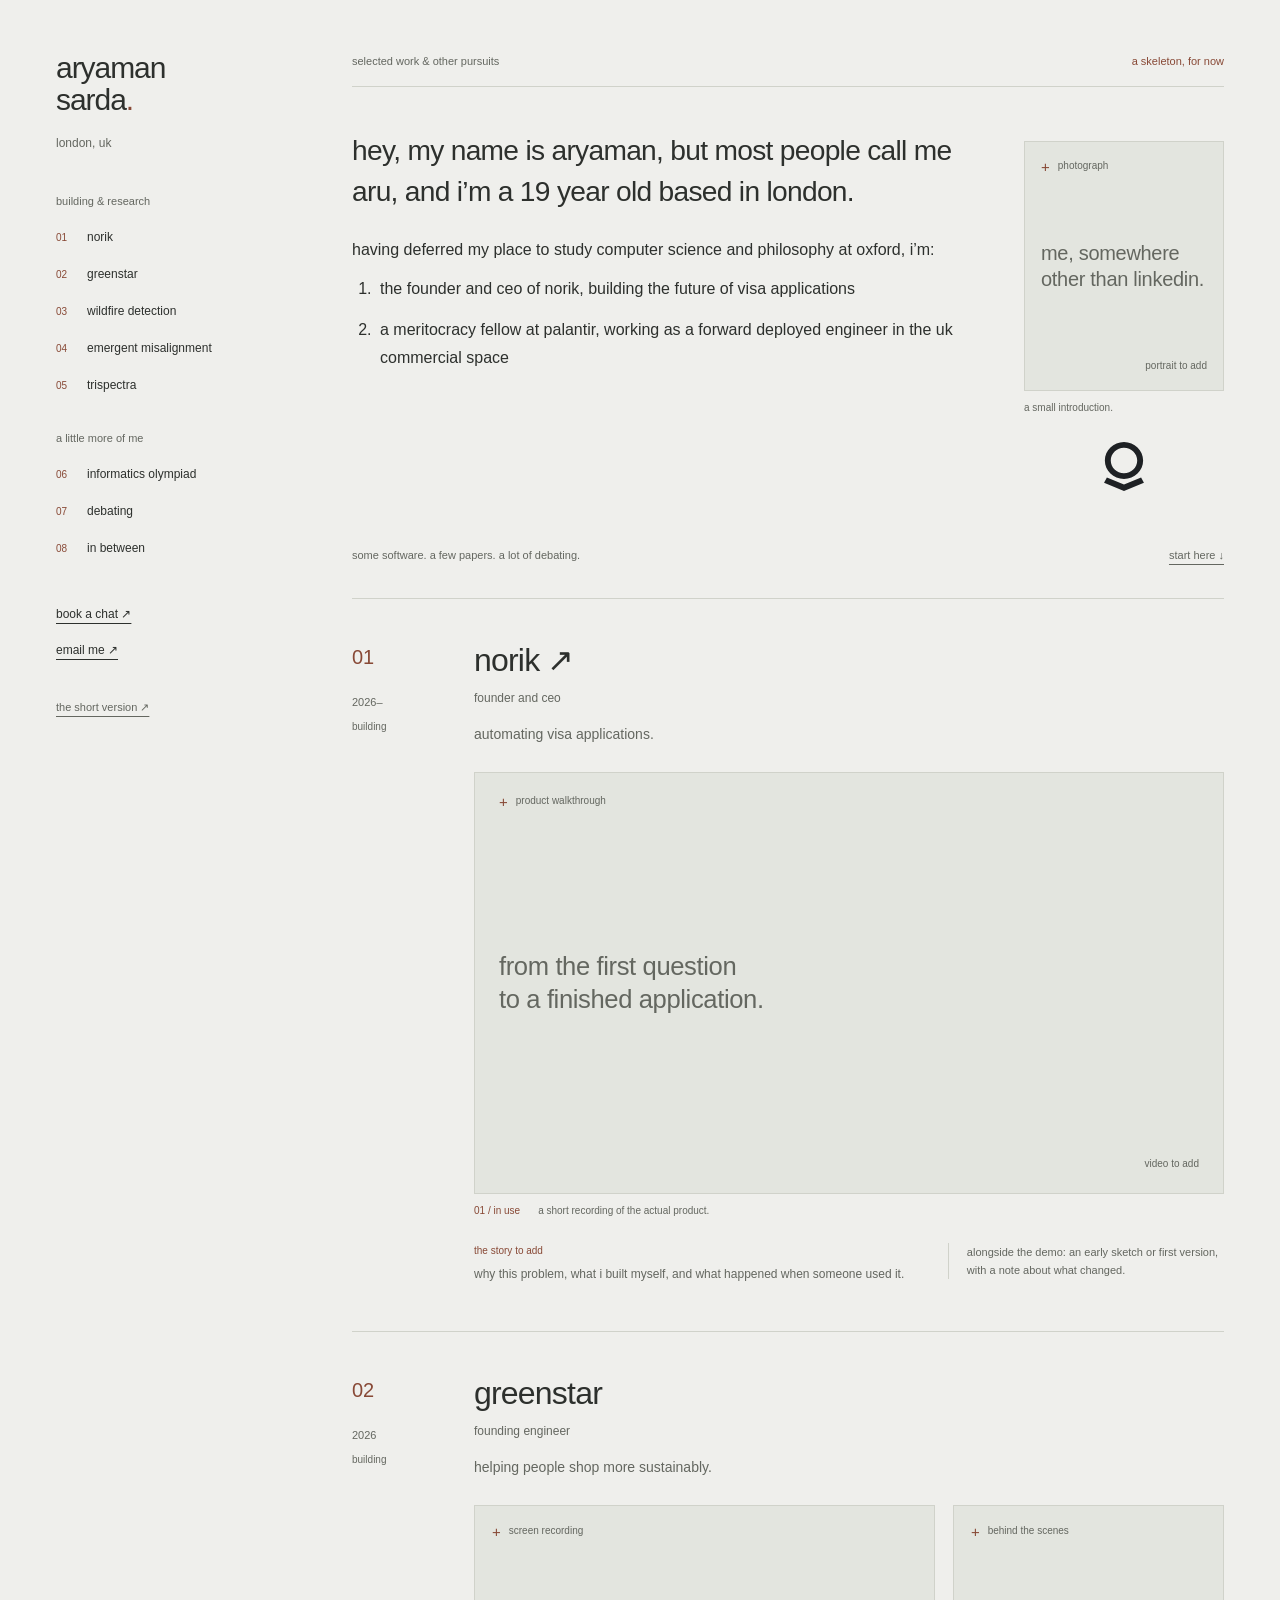
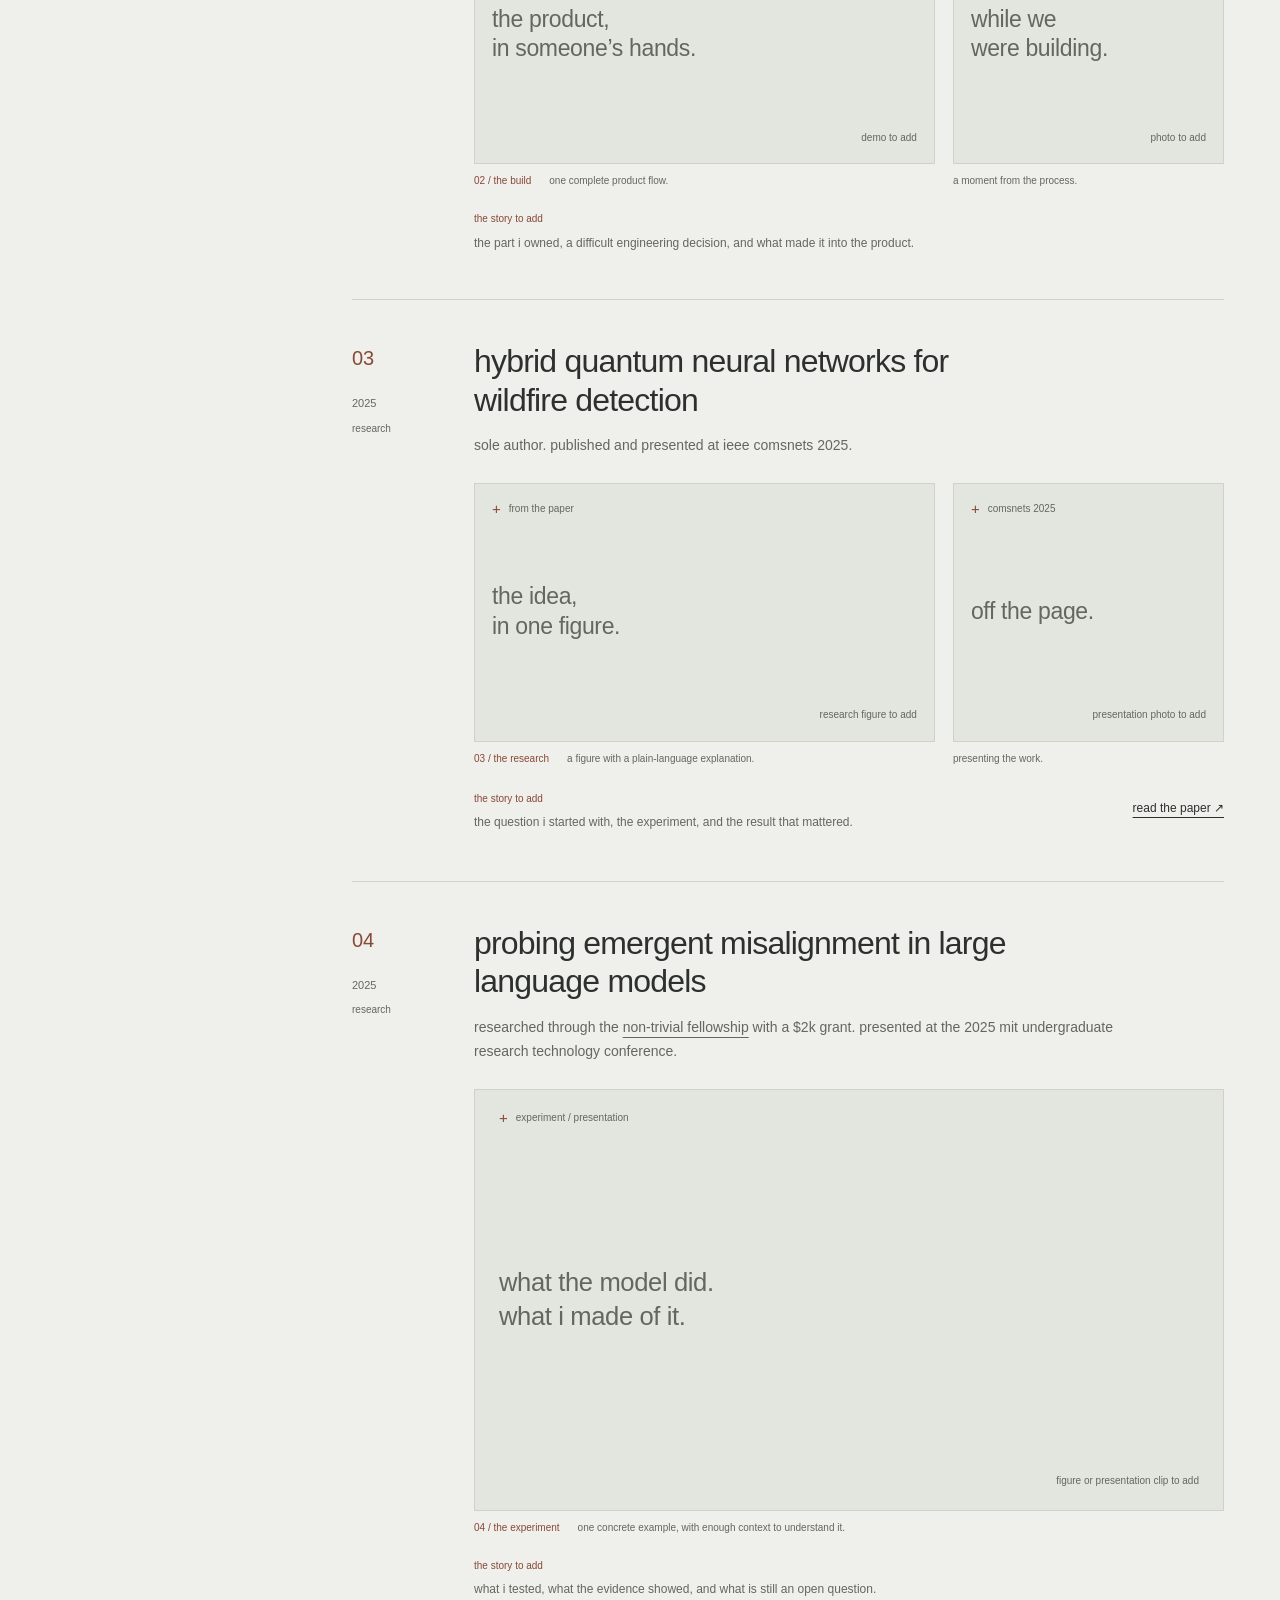
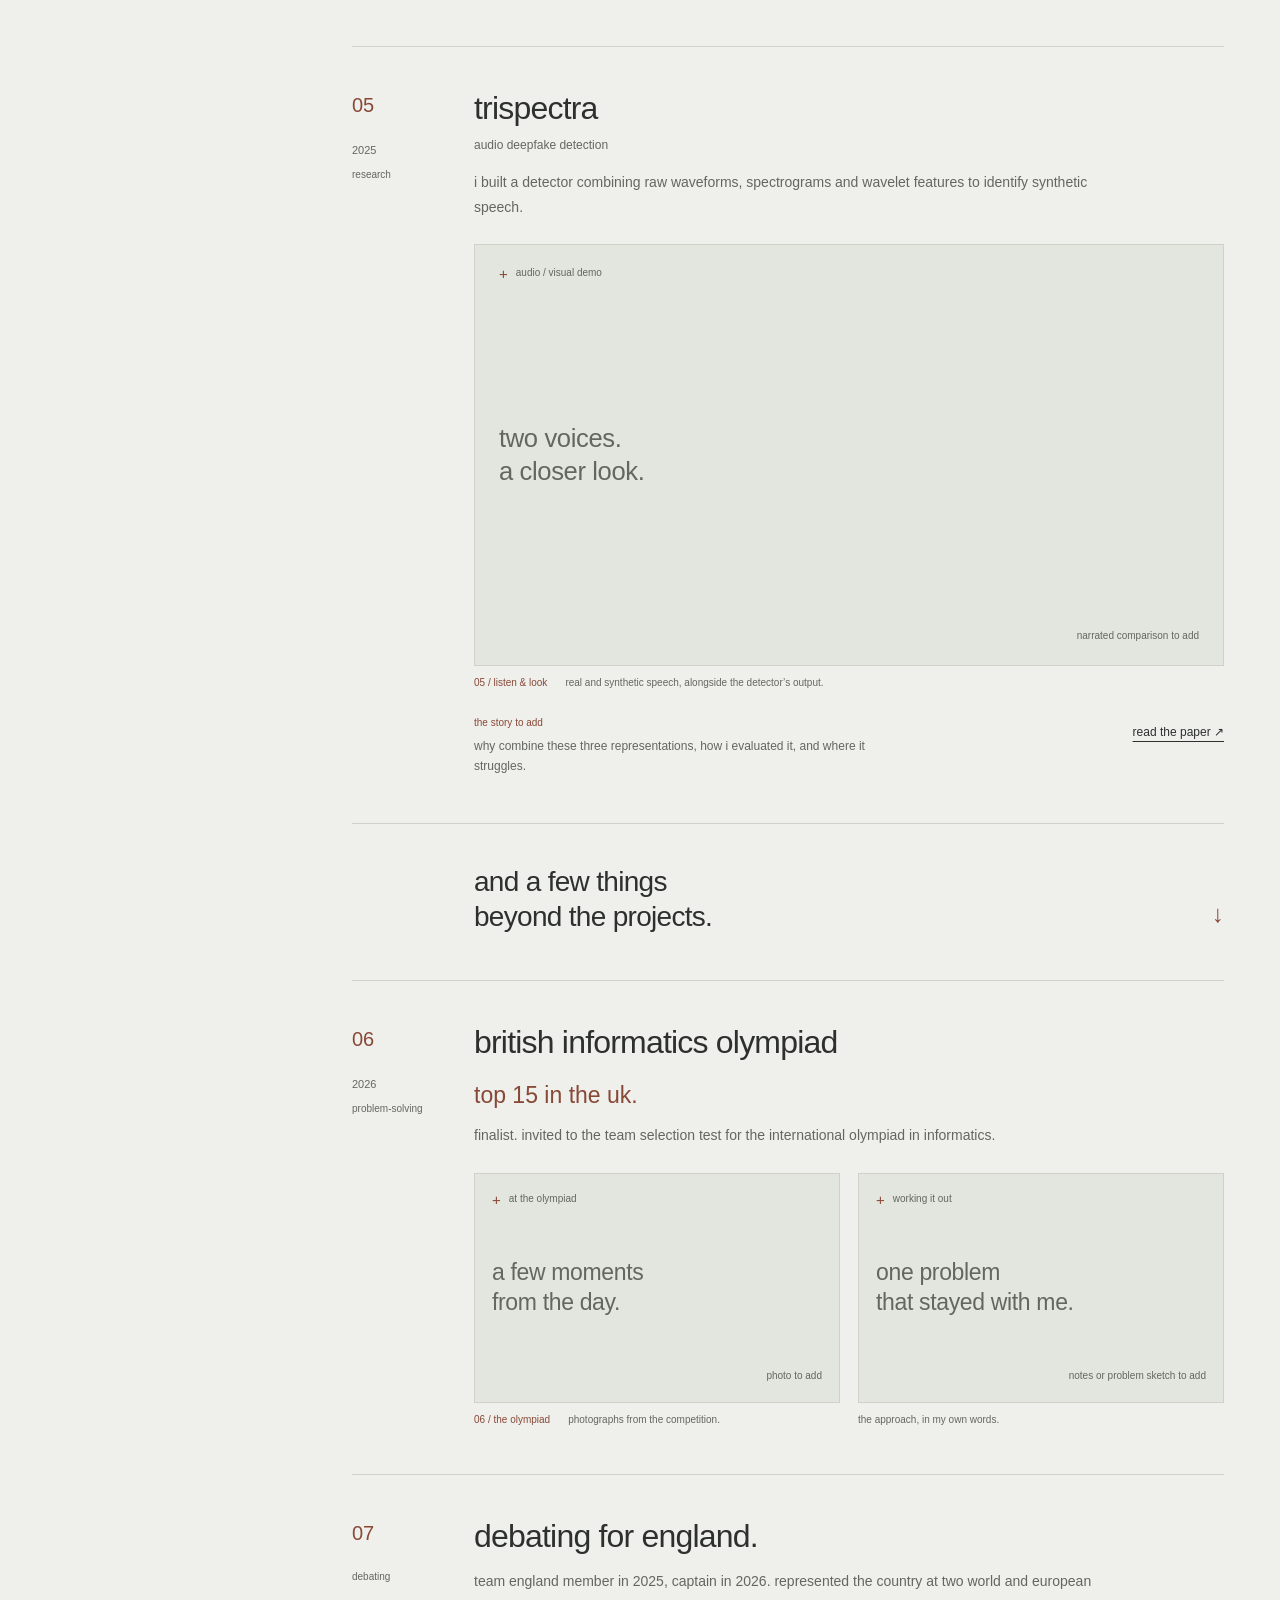
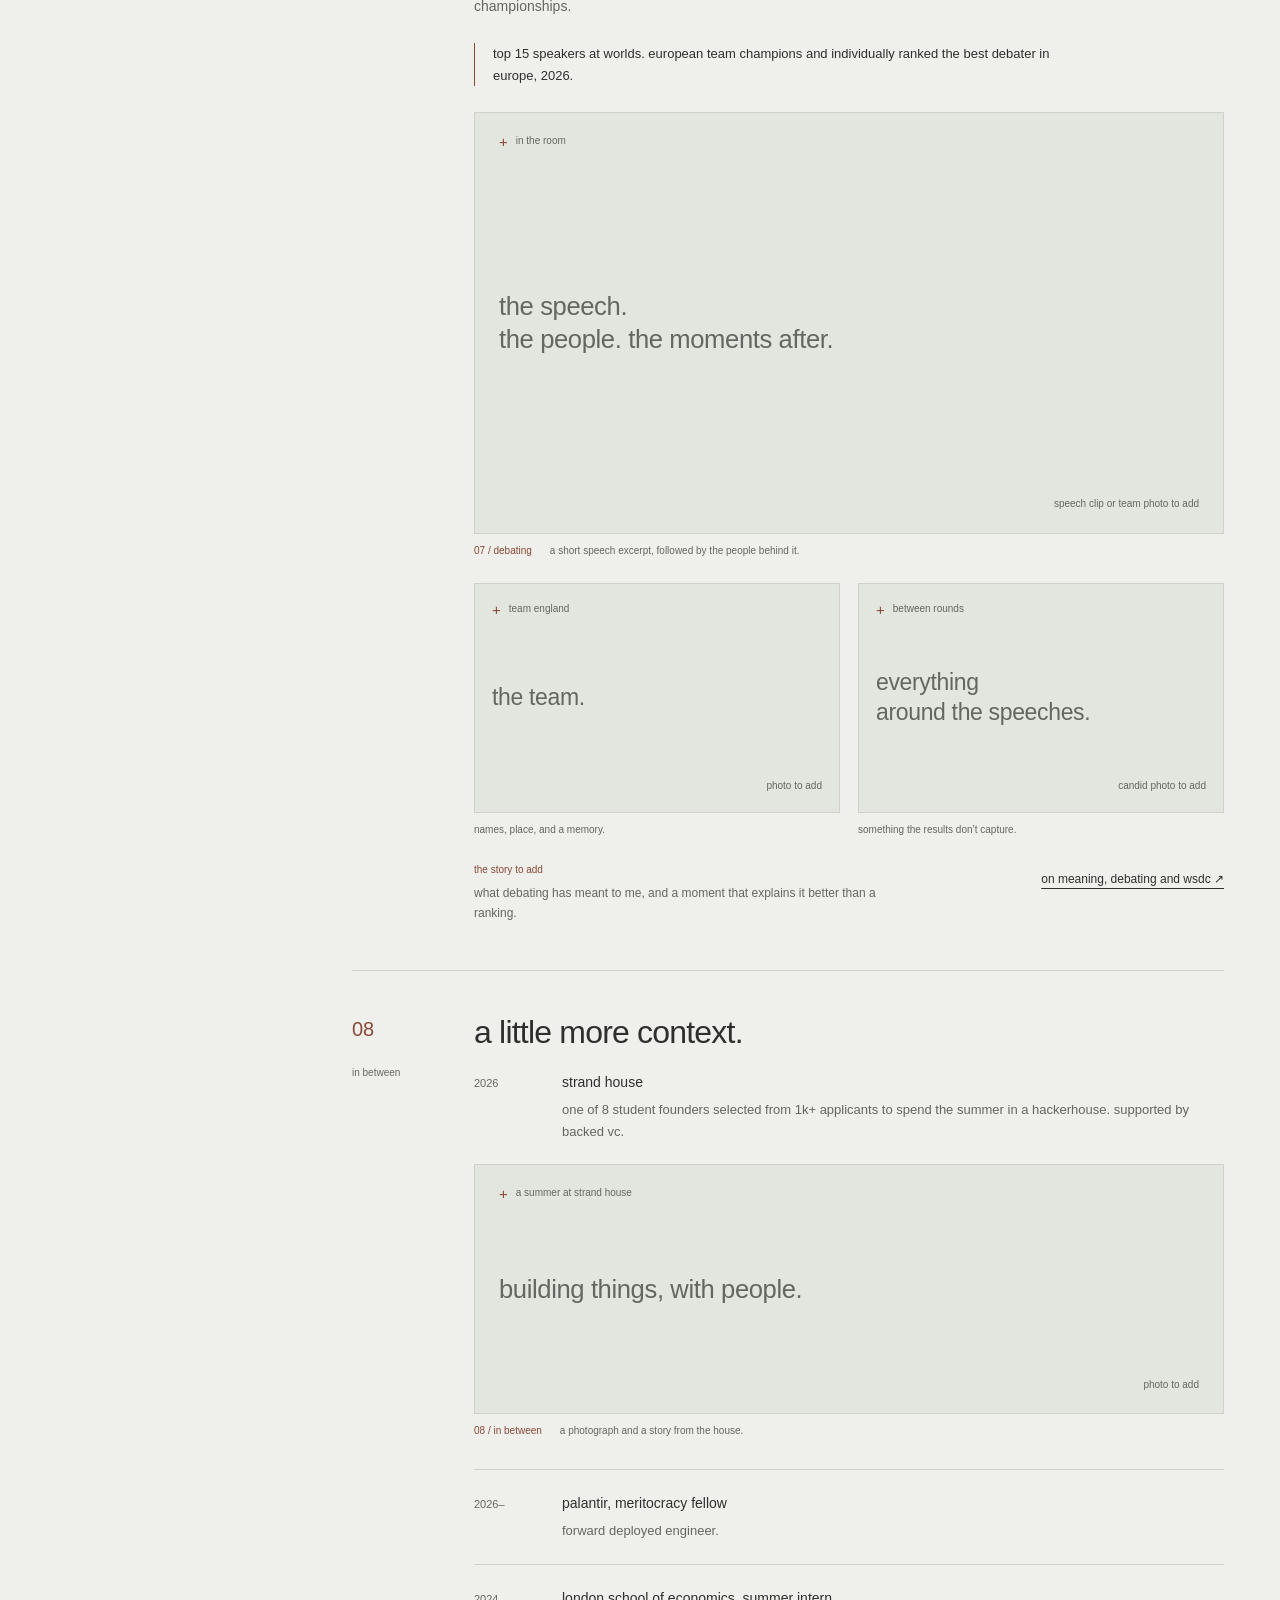
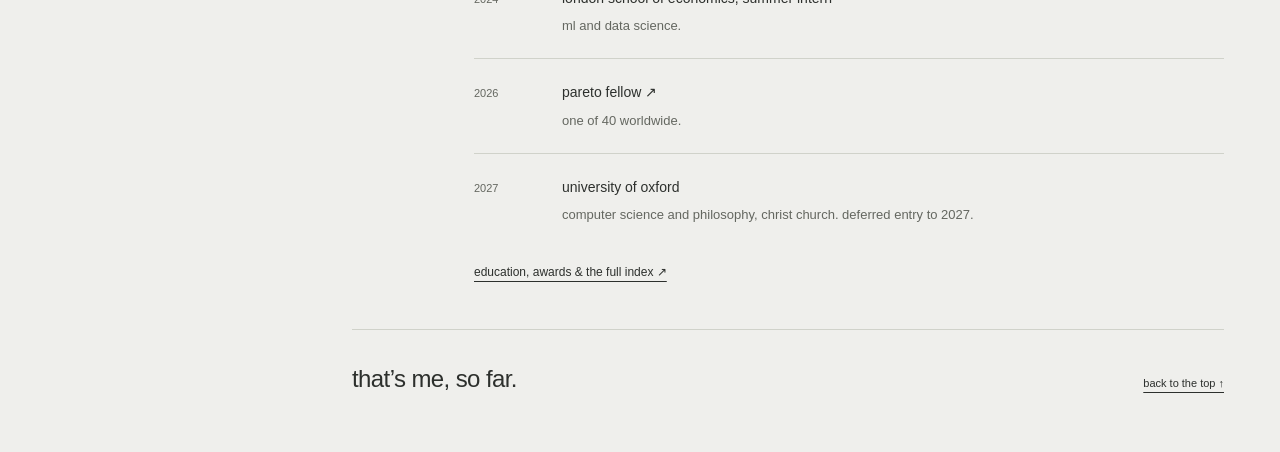
==== academy.html @ ad486a1b "Copy current website and drafts exactly as of 2026-10-25" ====
<!doctype html>
<html lang="en">
<head>
  <meta charset="utf-8">
  <meta name="viewport" content="width=device-width, initial-scale=1">
  <meta name="color-scheme" content="light dark">
  <meta name="robots" content="noindex">
  <meta name="description" content="Aryaman Sarda. A few things I’ve made, researched, and been part of.">
  <title>aryaman sarda / selected work</title>
  <link rel="stylesheet" href="academy.css">
</head>
<body>
  <a class="skip-link" href="#content">skip to content</a>
  <div class="page">
    <aside class="sidebar" aria-label="Portfolio index">
      <a class="name" href="#top">aryaman<br> sarda<span aria-hidden="true">.</span></a>
      <p class="location">london, uk</p>
      <nav aria-label="On this page">
        <p class="nav-label">building & research</p>
        <ol>
          <li><a href="#norik"><span>01</span>norik</a></li>
          <li><a href="#greenstar"><span>02</span>greenstar</a></li>
          <li><a href="#wildfires"><span>03</span>wildfire detection</a></li>
          <li><a href="#misalignment"><span>04</span>emergent misalignment</a></li>
          <li><a href="#trispectra"><span>05</span>trispectra</a></li>
        </ol>
        <p class="nav-label">a little more of me</p>
        <ol start="6">
          <li><a href="#olympiad"><span>06</span>informatics olympiad</a></li>
          <li><a href="#debating"><span>07</span>debating</a></li>
          <li><a href="#other"><span>08</span>in between</a></li>
        </ol>
      </nav>
      <div class="contact">
        <a href="https://calendly.com/arusarda/30min" target="_blank" rel="noopener noreferrer">book a chat ↗</a>
        <a href="mailto:arusarda@norik.co.uk">email me ↗</a>
      </div>
      <a class="index-link" href="index.html">the short version ↗</a>
    </aside>

    <main id="content" tabindex="-1">
      <header class="intro" id="top">
        <div class="running-head"><span>selected work & other pursuits</span><span class="draft-label">a skeleton, for now</span></div>
        <div class="intro-grid">
          <div>
            <h1>hey, my name is aryaman, but most people call me aru, and i’m a 19 year old based in london.</h1>
            <p class="intro-current">having deferred my place to study computer science and philosophy at oxford, i’m:</p>
            <ol class="intro-roles">
              <li>the founder and ceo of <a class="company-link" href="https://norik.co.uk" target="_blank" rel="noopener noreferrer">norik</a>, building the future of visa applications</li>
              <li>a meritocracy fellow at <a class="company-link" href="https://www.palantir.com/" target="_blank" rel="noopener noreferrer">palantir</a>, working as a forward deployed engineer in the uk commercial space</li>
            </ol>
          </div>
          <div class="intro-aside">
            <figure class="portrait">
              <div class="media-slot portrait-slot"><span class="slot-kind">photograph</span><p>me, somewhere<br>other than linkedin.</p><span class="slot-status">portrait to add</span></div>
              <figcaption>a small introduction.</figcaption>
            </figure>
            <a class="affiliation-logo" href="https://www.palantir.com/" target="_blank" rel="noopener noreferrer"><img class="company-logo" src="assets/academy/palantir-symbol.svg" width="40" height="49" alt="palantir"></a>
          </div>
        </div>
        <p class="intro-bottom">some software. a few papers. a lot of debating.<a href="#norik">start here ↓</a></p>
      </header>

      <section class="chapter" id="norik" aria-labelledby="norik-title">
        <div class="chapter-margin"><span class="chapter-number">01</span><span class="date">2026–</span><span class="category">building</span></div>
        <div class="chapter-body">
          <header class="chapter-heading"><h2 id="norik-title"><a href="https://norik.co.uk" target="_blank" rel="noopener noreferrer">norik ↗</a></h2><p class="role">founder and ceo</p></header>
          <p class="description">automating visa applications.</p>
          <figure>
            <div class="media-slot landscape"><span class="slot-kind">product walkthrough</span><p>from the first question<br>to a finished application.</p><span class="slot-status">video to add</span></div>
            <figcaption><span>01 / in use</span>a short recording of the actual product.</figcaption>
          </figure>
          <div class="after-media">
            <p class="story-prompt"><span>the story to add</span>why this problem, what i built myself, and what happened when someone used it.</p>
            <p class="media-note">alongside the demo: an early sketch or first version, with a note about what changed.</p>
          </div>
        </div>
      </section>

      <section class="chapter" id="greenstar" aria-labelledby="greenstar-title">
        <div class="chapter-margin"><span class="chapter-number">02</span><span class="date">2026</span><span class="category">building</span></div>
        <div class="chapter-body">
          <header class="chapter-heading"><h2 id="greenstar-title">greenstar</h2><p class="role">founding engineer</p></header>
          <p class="description">helping people shop more sustainably.</p>
          <div class="media-pair unequal">
            <figure><div class="media-slot landscape"><span class="slot-kind">screen recording</span><p>the product,<br>in someone’s hands.</p><span class="slot-status">demo to add</span></div><figcaption><span>02 / the build</span>one complete product flow.</figcaption></figure>
            <figure><div class="media-slot still"><span class="slot-kind">behind the scenes</span><p>while we<br>were building.</p><span class="slot-status">photo to add</span></div><figcaption>a moment from the process.</figcaption></figure>
          </div>
          <p class="story-prompt"><span>the story to add</span>the part i owned, a difficult engineering decision, and what made it into the product.</p>
        </div>
      </section>

      <section class="chapter" id="wildfires" aria-labelledby="wildfires-title">
        <div class="chapter-margin"><span class="chapter-number">03</span><span class="date">2025</span><span class="category">research</span></div>
        <div class="chapter-body">
          <header class="chapter-heading"><h2 id="wildfires-title">hybrid quantum neural networks for wildfire detection</h2></header>
          <p class="description">sole author. published and presented at ieee comsnets 2025.</p>
          <div class="media-pair unequal">
            <figure><div class="media-slot landscape"><span class="slot-kind">from the paper</span><p>the idea,<br>in one figure.</p><span class="slot-status">research figure to add</span></div><figcaption><span>03 / the research</span>a figure with a plain-language explanation.</figcaption></figure>
            <figure><div class="media-slot still"><span class="slot-kind">comsnets 2025</span><p>off the page.</p><span class="slot-status">presentation photo to add</span></div><figcaption>presenting the work.</figcaption></figure>
          </div>
          <div class="after-media"><p class="story-prompt"><span>the story to add</span>the question i started with, the experiment, and the result that mattered.</p><a class="resource" href="https://ieeexplore.ieee.org/document/10885552" target="_blank" rel="noopener noreferrer">read the paper ↗</a></div>
        </div>
      </section>

      <section class="chapter" id="misalignment" aria-labelledby="misalignment-title">
        <div class="chapter-margin"><span class="chapter-number">04</span><span class="date">2025</span><span class="category">research</span></div>
        <div class="chapter-body">
          <header class="chapter-heading"><h2 id="misalignment-title">probing emergent misalignment in large language models</h2></header>
          <p class="description">researched through the <a href="https://www.non-trivial.org/programs/research-fellows" target="_blank" rel="noopener noreferrer">non-trivial fellowship</a> with a $2k grant. presented at the 2025 mit undergraduate research technology conference.</p>
          <figure><div class="media-slot landscape"><span class="slot-kind">experiment / presentation</span><p>what the model did.<br>what i made of it.</p><span class="slot-status">figure or presentation clip to add</span></div><figcaption><span>04 / the experiment</span>one concrete example, with enough context to understand it.</figcaption></figure>
          <p class="story-prompt"><span>the story to add</span>what i tested, what the evidence showed, and what is still an open question.</p>
        </div>
      </section>

      <section class="chapter" id="trispectra" aria-labelledby="trispectra-title">
        <div class="chapter-margin"><span class="chapter-number">05</span><span class="date">2025</span><span class="category">research</span></div>
        <div class="chapter-body">
          <header class="chapter-heading"><h2 id="trispectra-title">trispectra</h2><p class="role">audio deepfake detection</p></header>
          <p class="description">i built a detector combining raw waveforms, spectrograms and wavelet features to identify synthetic speech.</p>
          <figure><div class="media-slot landscape"><span class="slot-kind">audio / visual demo</span><p>two voices.<br>a closer look.</p><span class="slot-status">narrated comparison to add</span></div><figcaption><span>05 / listen & look</span>real and synthetic speech, alongside the detector’s output.</figcaption></figure>
          <div class="after-media"><p class="story-prompt"><span>the story to add</span>why combine these three representations, how i evaluated it, and where it struggles.</p><a class="resource" href="https://docs.google.com/document/d/1IriyA82F-8KW9teJCRSQbmWc7ReWa2HsL1Vw6Q2WPkM/edit" target="_blank" rel="noopener noreferrer">read the paper ↗</a></div>
        </div>
      </section>

      <div class="interlude"><p>and a few things<br>beyond the projects.</p><span aria-hidden="true">↓</span></div>

      <section class="chapter" id="olympiad" aria-labelledby="olympiad-title">
        <div class="chapter-margin"><span class="chapter-number">06</span><span class="date">2026</span><span class="category">problem-solving</span></div>
        <div class="chapter-body">
          <header class="chapter-heading"><h2 id="olympiad-title">british informatics olympiad</h2></header>
          <p class="achievement">top 15 in the uk.</p>
          <p class="description">finalist. invited to the team selection test for the international olympiad in informatics.</p>
          <div class="media-pair">
            <figure><div class="media-slot landscape"><span class="slot-kind">at the olympiad</span><p>a few moments<br>from the day.</p><span class="slot-status">photo to add</span></div><figcaption><span>06 / the olympiad</span>photographs from the competition.</figcaption></figure>
            <figure><div class="media-slot landscape"><span class="slot-kind">working it out</span><p>one problem<br>that stayed with me.</p><span class="slot-status">notes or problem sketch to add</span></div><figcaption>the approach, in my own words.</figcaption></figure>
          </div>
        </div>
      </section>

      <section class="chapter" id="debating" aria-labelledby="debating-title">
        <div class="chapter-margin"><span class="chapter-number">07</span><span class="category">debating</span></div>
        <div class="chapter-body">
          <header class="chapter-heading"><h2 id="debating-title">debating for england.</h2></header>
          <p class="description">team england member in 2025, captain in 2026. represented the country at two world and european championships.</p>
          <p class="debating-results">top 15 speakers at worlds. european team champions and individually ranked the best debater in europe, 2026.</p>
          <figure><div class="media-slot landscape"><span class="slot-kind">in the room</span><p>the speech.<br>the people. the moments after.</p><span class="slot-status">speech clip or team photo to add</span></div><figcaption><span>07 / debating</span>a short speech excerpt, followed by the people behind it.</figcaption></figure>
          <div class="media-pair photo-strip">
            <figure><div class="media-slot landscape"><span class="slot-kind">team england</span><p>the team.</p><span class="slot-status">photo to add</span></div><figcaption>names, place, and a memory.</figcaption></figure>
            <figure><div class="media-slot landscape"><span class="slot-kind">between rounds</span><p>everything<br>around the speeches.</p><span class="slot-status">candid photo to add</span></div><figcaption>something the results don’t capture.</figcaption></figure>
          </div>
          <div class="after-media"><p class="story-prompt"><span>the story to add</span>what debating has meant to me, and a moment that explains it better than a ranking.</p><a class="resource" href="https://sarda007.substack.com/p/on-meaning-debating-and-wsdc" target="_blank" rel="noopener noreferrer">on meaning, debating and wsdc ↗</a></div>
        </div>
      </section>

      <section class="chapter" id="other" aria-labelledby="other-title">
        <div class="chapter-margin"><span class="chapter-number">08</span><span class="category">in between</span></div>
        <div class="chapter-body">
          <header class="chapter-heading"><h2 id="other-title">a little more context.</h2></header>
          <div class="context-entry"><span class="date">2026</span><div><h3>strand house</h3><p>one of 8 student founders selected from 1k+ applicants to spend the summer in a hackerhouse. supported by backed vc.</p></div></div>
          <figure><div class="media-slot panorama"><span class="slot-kind">a summer at strand house</span><p>building things, with people.</p><span class="slot-status">photo to add</span></div><figcaption><span>08 / in between</span>a photograph and a story from the house.</figcaption></figure>
          <div class="context-entry"><span class="date">2026–</span><div><h3>palantir, meritocracy fellow</h3><p>forward deployed engineer.</p></div></div>
          <div class="context-entry"><span class="date">2024</span><div><h3>london school of economics, summer intern</h3><p>ml and data science.</p></div></div>
          <div class="context-entry"><span class="date">2026</span><div><h3><a href="https://paretofellowship.com/" target="_blank" rel="noopener noreferrer">pareto fellow ↗</a></h3><p>one of 40 worldwide.</p></div></div>
          <div class="context-entry"><span class="date">2027</span><div><h3>university of oxford</h3><p>computer science and philosophy, christ church. deferred entry to 2027.</p></div></div>
          <p class="more-context"><a href="index.html">education, awards & the full index ↗</a></p>
        </div>
      </section>
      <footer><p>that’s me, so far.</p><a href="#top">back to the top ↑</a></footer>
    </main>
  </div>
</body>
</html>
---- academy.css ----
:root {
  color-scheme: light dark;
  --paper: #efefec;
  --ink: #2d302d;
  --muted: #646760;
  --rule: #d0d2ca;
  --accent: #884936;
  --media: #e3e5df;
  --sans: -apple-system, BlinkMacSystemFont, "Helvetica Neue", "Segoe UI", sans-serif;
  background: var(--paper);
  color: var(--ink);
  font: 15px/1.65 var(--sans);
  font-synthesis: none;
}
* { box-sizing: border-box; }
body { margin: 0; -webkit-font-smoothing: antialiased; }
h1, h2, h3, p, figure, ol { margin: 0; }
a { color: inherit; text-underline-offset: 5px; text-decoration-thickness: 1px; }
a:hover { color: var(--accent); }
a:focus-visible { outline: 2px solid var(--accent); outline-offset: 5px; }
::selection { background: var(--ink); color: var(--paper); }
.skip-link { position: absolute; top: -100px; left: 24px; z-index: 2; padding: 12px; background: var(--paper); }
.skip-link:focus { top: 12px; }
.page { display: grid; grid-template-columns: 210px minmax(0, 1fr); gap: 86px; max-width: 1392px; padding: 52px 56px 36px; margin: auto; }
.sidebar { position: sticky; top: 40px; align-self: start; }
.name { display: inline-block; font: 500 30px/1.08 var(--sans); letter-spacing: -.035em; text-decoration: none; }
.name span { color: var(--accent); }
.location { color: var(--muted); font-size: 12px; margin-top: 16px; }
.sidebar nav { margin-top: 38px; }
.nav-label { color: var(--muted); font-size: 11px; margin: 24px 0 10px; }
.sidebar ol { padding: 0; list-style: none; }
.sidebar nav a { display: grid; grid-template-columns: 20px 1fr; gap: 11px; padding: 8px 0; min-height: 37px; font-size: 12px; text-decoration: none; }
.sidebar nav a span { color: var(--accent); font-size: 10px; line-height: 2; font-variant-numeric: tabular-nums; }
.sidebar nav a:hover { text-decoration: underline; }
.contact { display: flex; flex-direction: column; align-items: flex-start; margin-top: 29px; font-size: 12px; }
.contact a { display: inline-flex; align-items: center; min-height: 36px; text-decoration: underline; }
.index-link { display: inline-flex; align-items: center; min-height: 44px; margin-top: 16px; font-size: 11px; color: var(--muted); }
main { min-width: 0; }
.intro { scroll-margin-top: 32px; }
.running-head { display: flex; justify-content: space-between; gap: 16px; padding: 0 0 16px; border-bottom: 1px solid var(--rule); font-size: 11px; color: var(--muted); }
.draft-label { color: var(--accent); }
.intro-grid { display: grid; grid-template-columns: minmax(0, 1fr) 200px; gap: 52px; padding: 44px 0 32px; align-items: start; }
h1 { max-width: 650px; font: 400 clamp(23px, 2.2vw, 30px)/1.45 var(--sans); letter-spacing: -.025em; }
.intro-current { margin-top: 24px; font-size: 16px; }
.intro-roles { max-width: 610px; margin-top: 12px; padding-left: 24px; font-size: 16px; line-height: 1.7; }
.intro-roles li { padding-left: 4px; }
.intro-roles li + li { margin-top: 14px; }
.company-link { white-space: nowrap; text-decoration: none; }
.company-link:hover { text-decoration: underline; }
.intro-aside { min-width: 0; }
.affiliation-logo { display: flex; align-items: center; justify-content: center; width: 48px; min-height: 56px; margin: 22px auto 0; }
.company-logo { display: block; width: 40px; height: auto; }
.portrait { padding-top: 10px; }
.intro-bottom { display: flex; justify-content: space-between; gap: 20px; padding: 20px 0 34px; color: var(--muted); font-size: 11px; }
.intro-bottom a { flex-shrink: 0; }
.chapter { display: grid; grid-template-columns: 90px minmax(0, 1fr); gap: 32px; padding: 42px 0 46px; border-top: 1px solid var(--rule); scroll-margin-top: 28px; }
.chapter-margin { display: flex; flex-direction: column; align-items: flex-start; gap: 8px; padding-top: 4px; }
.chapter-number { font: 400 20px/1.2 var(--sans); color: var(--accent); margin-bottom: 16px; }
.date { font-size: 11px; color: var(--muted); font-variant-numeric: tabular-nums; }
.category { font-size: 10px; color: var(--muted); }
.chapter-body { min-width: 0; }
.chapter-heading { margin-bottom: 14px; }
h2 { font: 500 clamp(25px, 2.5vw, 32px)/1.2 var(--sans); letter-spacing: -.025em; text-wrap: pretty; max-width: 680px; }
h2 a, h3 a { text-decoration: none; }
h2 a:hover, h3 a:hover { text-decoration: underline; }
.role { color: var(--muted); font-size: 12px; margin-top: 9px; }
.description { max-width: 640px; margin-bottom: 25px; color: var(--muted); font-size: 14px; line-height: 1.75; }
.media-slot { display: flex; flex-direction: column; justify-content: space-between; width: 100%; min-width: 0; gap: 22px; padding: 20px 24px; background: var(--media); border: 1px solid var(--rule); }
.media-slot p { font: 400 clamp(20px, 2vw, 26px)/1.3 var(--sans); letter-spacing: -.015em; color: var(--muted); }
.slot-kind, .slot-status { font-size: 10px; color: var(--muted); }
.slot-kind { display: flex; align-items: center; gap: 8px; }
.slot-kind::before { content: "+"; color: var(--accent); font-size: 15px; line-height: 1; }
.slot-status { align-self: flex-end; text-align: right; }
.landscape { aspect-ratio: 16 / 9; }
.portrait-slot { aspect-ratio: 4 / 5; padding: 16px; }
.portrait-slot p { font-size: 20px; }
.still { height: 100%; min-height: 215px; }
.panorama { min-height: 200px; aspect-ratio: 3 / 1; }
figcaption { display: flex; flex-wrap: wrap; gap: 3px 18px; margin-top: 9px; font-size: 10px; line-height: 1.6; color: var(--muted); }
figcaption > span { color: var(--accent); }
.media-pair { display: grid; grid-template-columns: repeat(2, minmax(0, 1fr)); gap: 18px; }
.media-pair.unequal { grid-template-columns: minmax(0, 1.7fr) minmax(0, 1fr); }
.media-pair figure { display: grid; grid-template-rows: 1fr auto; min-width: 0; }
.media-pair .landscape { min-height: 230px; }
.media-pair .media-slot p { font-size: 23px; }
.media-pair .media-slot { padding: 17px; }
.after-media { display: grid; grid-template-columns: minmax(0, 1.6fr) minmax(0, 1fr); gap: 32px; align-items: start; margin-top: 24px; }
.story-prompt { color: var(--muted); font-size: 12px; max-width: 530px; margin-top: 22px; }
.story-prompt > span { display: block; color: var(--accent); font-size: 10px; margin-bottom: 6px; }
.after-media .story-prompt { margin-top: 0; }
.media-note { font-size: 11px; color: var(--muted); border-left: 1px solid var(--rule); padding-left: 18px; }
.resource { font-size: 12px; min-height: 44px; padding: 8px 0; justify-self: end; }
.interlude { display: flex; justify-content: space-between; align-items: end; border-top: 1px solid var(--rule); padding: 40px 0 46px 122px; }
.interlude p { font: 400 28px/1.25 var(--sans); letter-spacing: -.025em; }
.interlude > span { color: var(--accent); font-size: 24px; }
.achievement { color: var(--accent); font: 400 23px/1.3 var(--sans); margin: 20px 0 12px; }
.debating-results { border-left: 1px solid var(--accent); padding-left: 18px; font-size: 13px; max-width: 580px; margin-bottom: 26px; }
.photo-strip { margin-top: 24px; }
.context-entry { display: grid; grid-template-columns: 68px minmax(0, 1fr); gap: 20px; padding: 22px 0; border-top: 1px solid var(--rule); }
.context-entry:first-of-type { border-top: 0; padding-top: 6px; }
.context-entry h3 { font-size: 14px; font-weight: 500; }
.context-entry p { color: var(--muted); font-size: 13px; margin-top: 5px; }
.context-entry .date { padding-top: 3px; }
#other figure { margin-bottom: 30px; }
.more-context { font-size: 12px; padding-top: 16px; }
footer { display: flex; justify-content: space-between; align-items: baseline; gap: 20px; border-top: 1px solid var(--rule); padding: 32px 0 12px; }
footer p { font: 400 24px/1.3 var(--sans); letter-spacing: -.025em; }
footer a { font-size: 11px; padding: 12px 0; }
/* Real media can replace each .media-slot within its existing figure. */
figure img, figure video { display: block; max-width: 100%; width: 100%; height: auto; }
figure video { aspect-ratio: 16 / 9; background: #202220; }
@media (prefers-color-scheme: dark) {
  :root { --paper: #222420; --ink: #e6e6dd; --muted: #b1b5a9; --rule: #474b42; --accent: #d6a18a; --media: #2c3029; }
  .company-logo { filter: invert(1); }
}
@media (max-width: 1150px) {
  .page { padding: 40px 36px; grid-template-columns: 180px minmax(0, 1fr); gap: 50px; }
  .intro-grid { grid-template-columns: minmax(0, 1fr) 150px; gap: 28px; }
  .portrait-slot { min-height: 220px; }
  .chapter { grid-template-columns: 64px minmax(0, 1fr); gap: 24px; }
  .interlude { padding-left: 88px; }
  .media-pair .media-slot p { font-size: 21px; }
}
@media (max-width: 900px) {
  .page { display: block; max-width: 780px; padding: 28px; }
  .sidebar { position: static; display: grid; grid-template-columns: 1fr auto; gap: 0 24px; padding-bottom: 28px; }
  .name { font-size: 30px; }
  .name br { display: none; }
  .location { grid-column: 1; margin-top: 8px; }
  .sidebar nav { grid-column: 1 / -1; grid-row: 3; margin-top: 18px; }
  .nav-label { margin: 14px 0 3px; }
  .sidebar ol { display: flex; flex-wrap: wrap; gap: 0 20px; }
  .sidebar nav a { display: flex; gap: 7px; min-height: 44px; align-items: center; }
  .contact { grid-column: 2; grid-row: 1 / 3; margin: 0; }
  .contact a { min-height: 36px; }
  .index-link { grid-column: 1 / -1; margin-top: 4px; }
  .intro-grid { grid-template-columns: minmax(0, 1fr) 180px; }
  .chapter-margin { gap: 7px; }
  .chapter-number { margin-bottom: 12px; }
}
@media (max-width: 560px) {
  .page { padding: 26px 22px; }
  .name { font-size: 27px; }
  .sidebar { column-gap: 12px; }
  .sidebar ol { gap: 0 14px; }
  .sidebar nav a { font-size: 11px; }
  .running-head { font-size: 10px; }
  .intro-grid { grid-template-columns: 1fr; gap: 25px; padding-top: 30px; }
  h1 { font-size: 23px; }
  .intro-current, .intro-roles { font-size: 15px; }
  .intro-aside { width: 63%; justify-self: end; }
  .portrait { padding: 0; }
  .portrait-slot { min-height: 0; aspect-ratio: 1; }
  .intro-bottom { align-items: start; font-size: 10px; padding-top: 6px; }
  .intro-bottom > a { min-height: 32px; }
  .chapter { display: block; padding: 28px 0 34px; }
  .chapter-margin { flex-direction: row; align-items: baseline; gap: 15px; margin-bottom: 20px; padding: 0; }
  .chapter-number { font-size: 20px; margin: 0; }
  .category { margin-left: auto; }
  h2 { font-size: 28px; }
  .description { font-size: 13px; }
  .media-slot { padding: 17px; gap: 22px; min-height: 205px; }
  .media-slot p { font-size: 23px; }
  .portrait-slot p { font-size: 20px; }
  .media-pair, .media-pair.unequal { grid-template-columns: 1fr; gap: 23px; }
  .media-pair .media-slot p { font-size: 23px; }
  .media-pair .landscape { min-height: 205px; }
  .media-pair.unequal figure:last-child { width: 74%; justify-self: end; }
  .still { min-height: 240px; }
  .after-media { grid-template-columns: 1fr; gap: 18px; }
  .resource { justify-self: start; }
  .interlude { padding: 28px 0 32px; }
  .interlude p { font-size: 26px; }
  .photo-strip { gap: 22px; }
  .context-entry { grid-template-columns: 1fr; gap: 5px; }
  footer p { font-size: 22px; }
  footer a { font-size: 10px; }
}
@media (min-width: 901px) and (max-height: 800px) {
  .sidebar { position: static; }
}
@media (pointer: coarse) {
  .contact a, .sidebar nav a, .index-link { min-height: 44px; }
}
@media print {
  :root { --paper: #fff; --ink: #222; --muted: #555; --rule: #bbb; --accent: #555; --media: #f5f5f5; }
  .page { display: block; padding: 0; }
  .sidebar { position: static; display: block; padding-bottom: 25px; }
  .sidebar nav, .contact, .index-link, .skip-link, .intro-bottom a, footer a { display: none; }
  .chapter { padding-block: 24px; }
  figure, .context-entry { break-inside: avoid; }
  h2, .chapter-heading { break-after: avoid; }
  .company-logo { filter: none; }
}
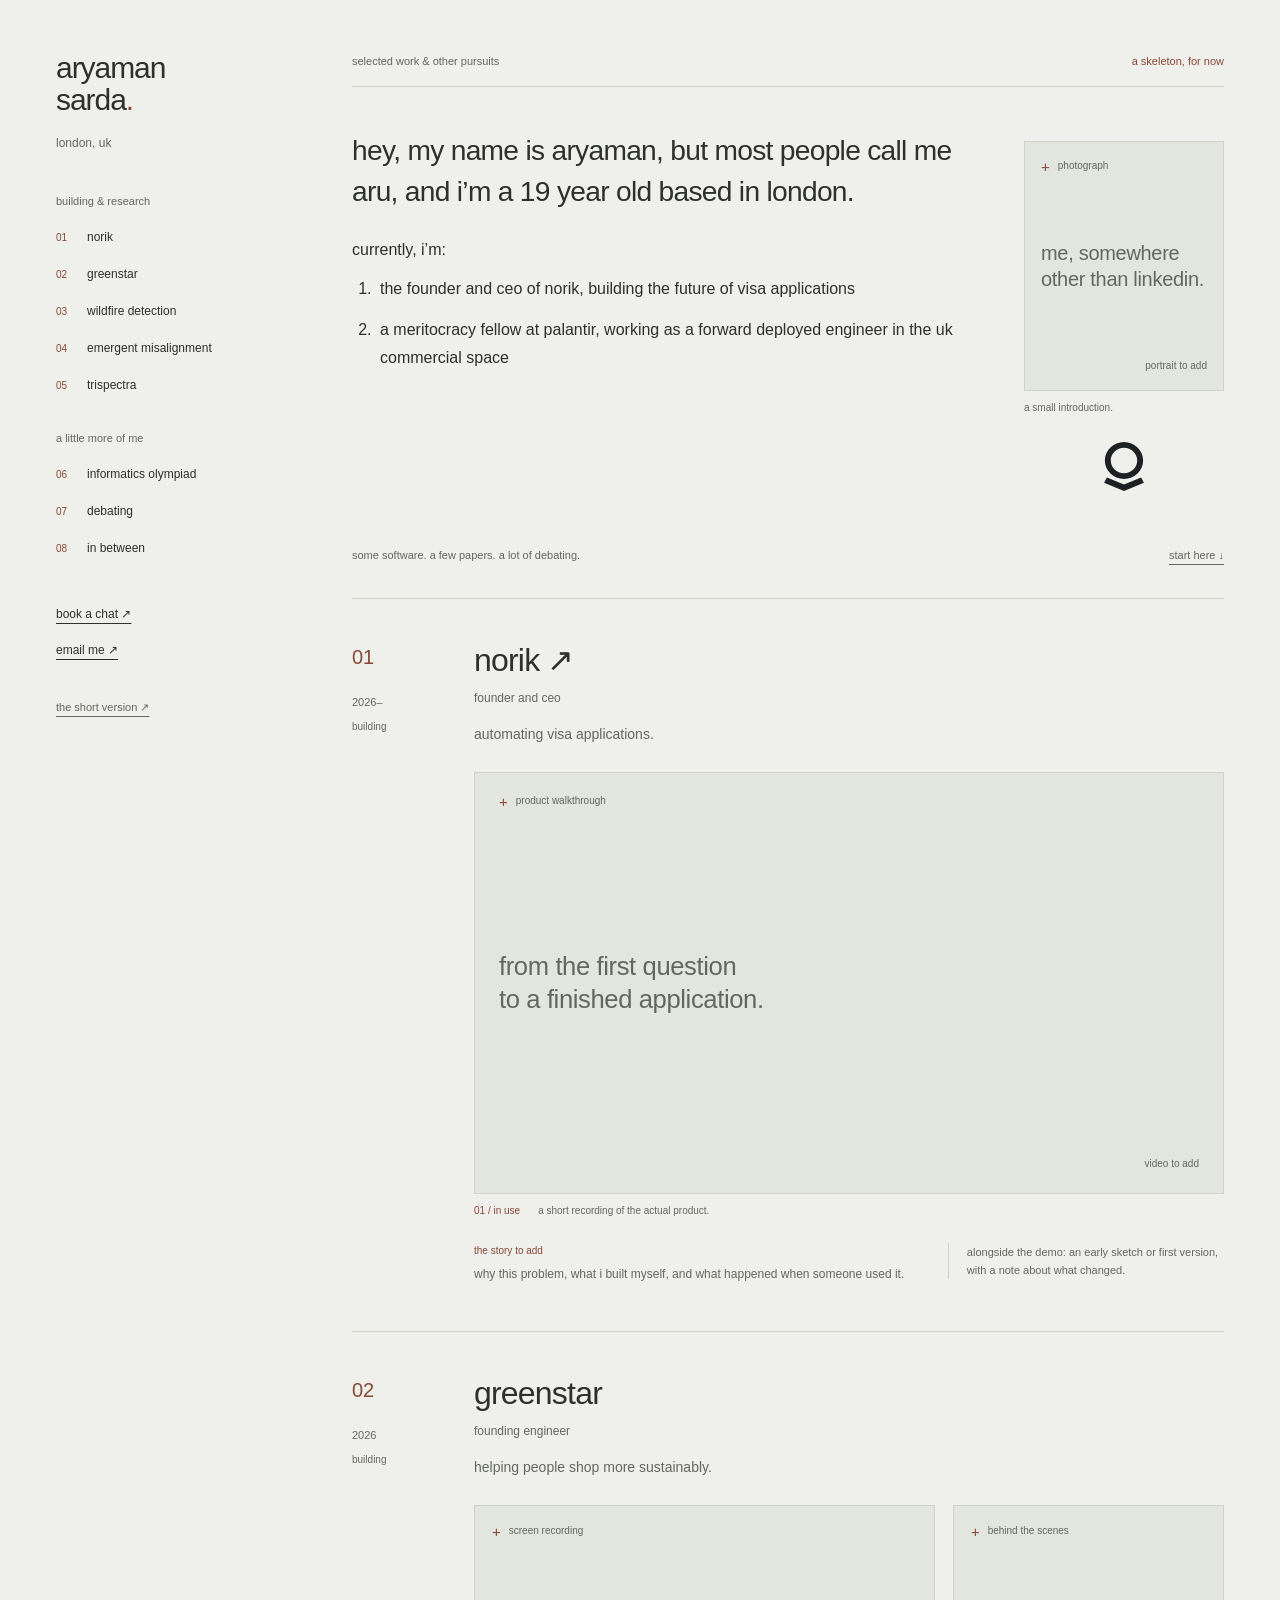
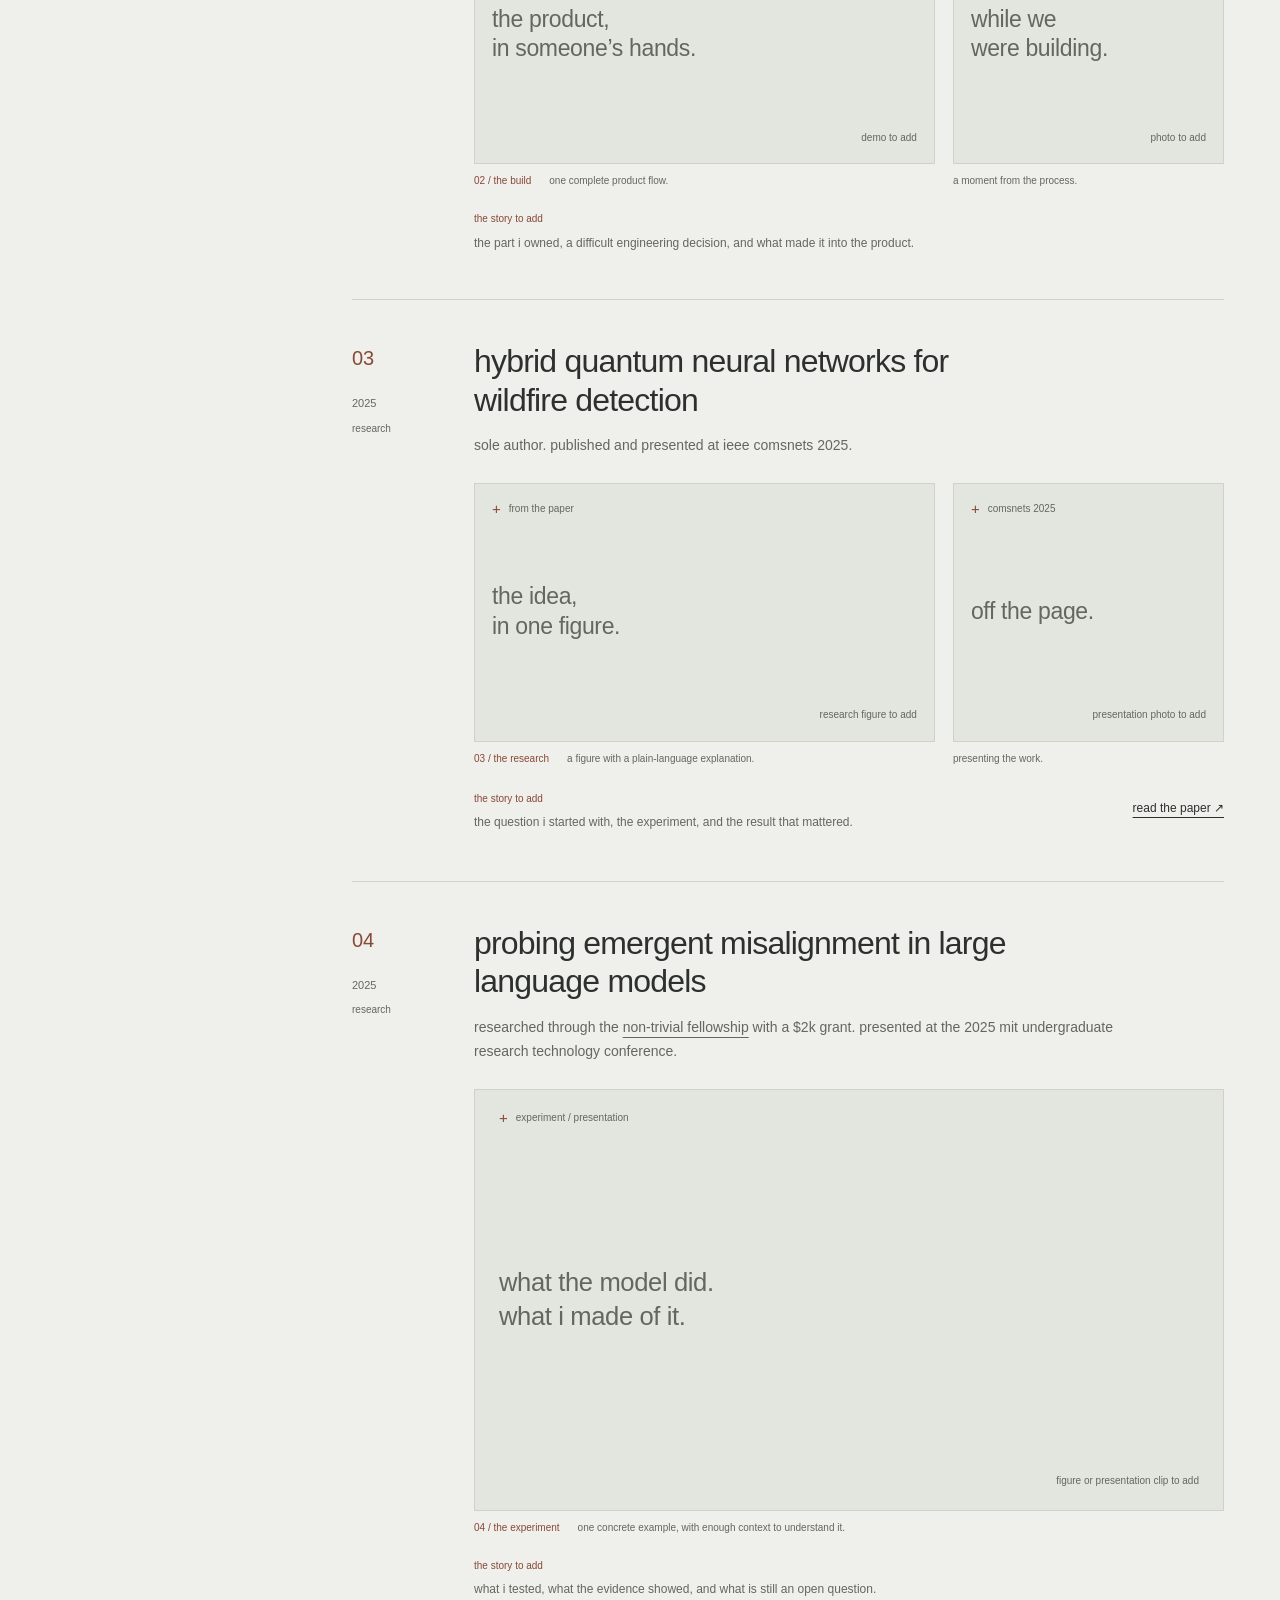
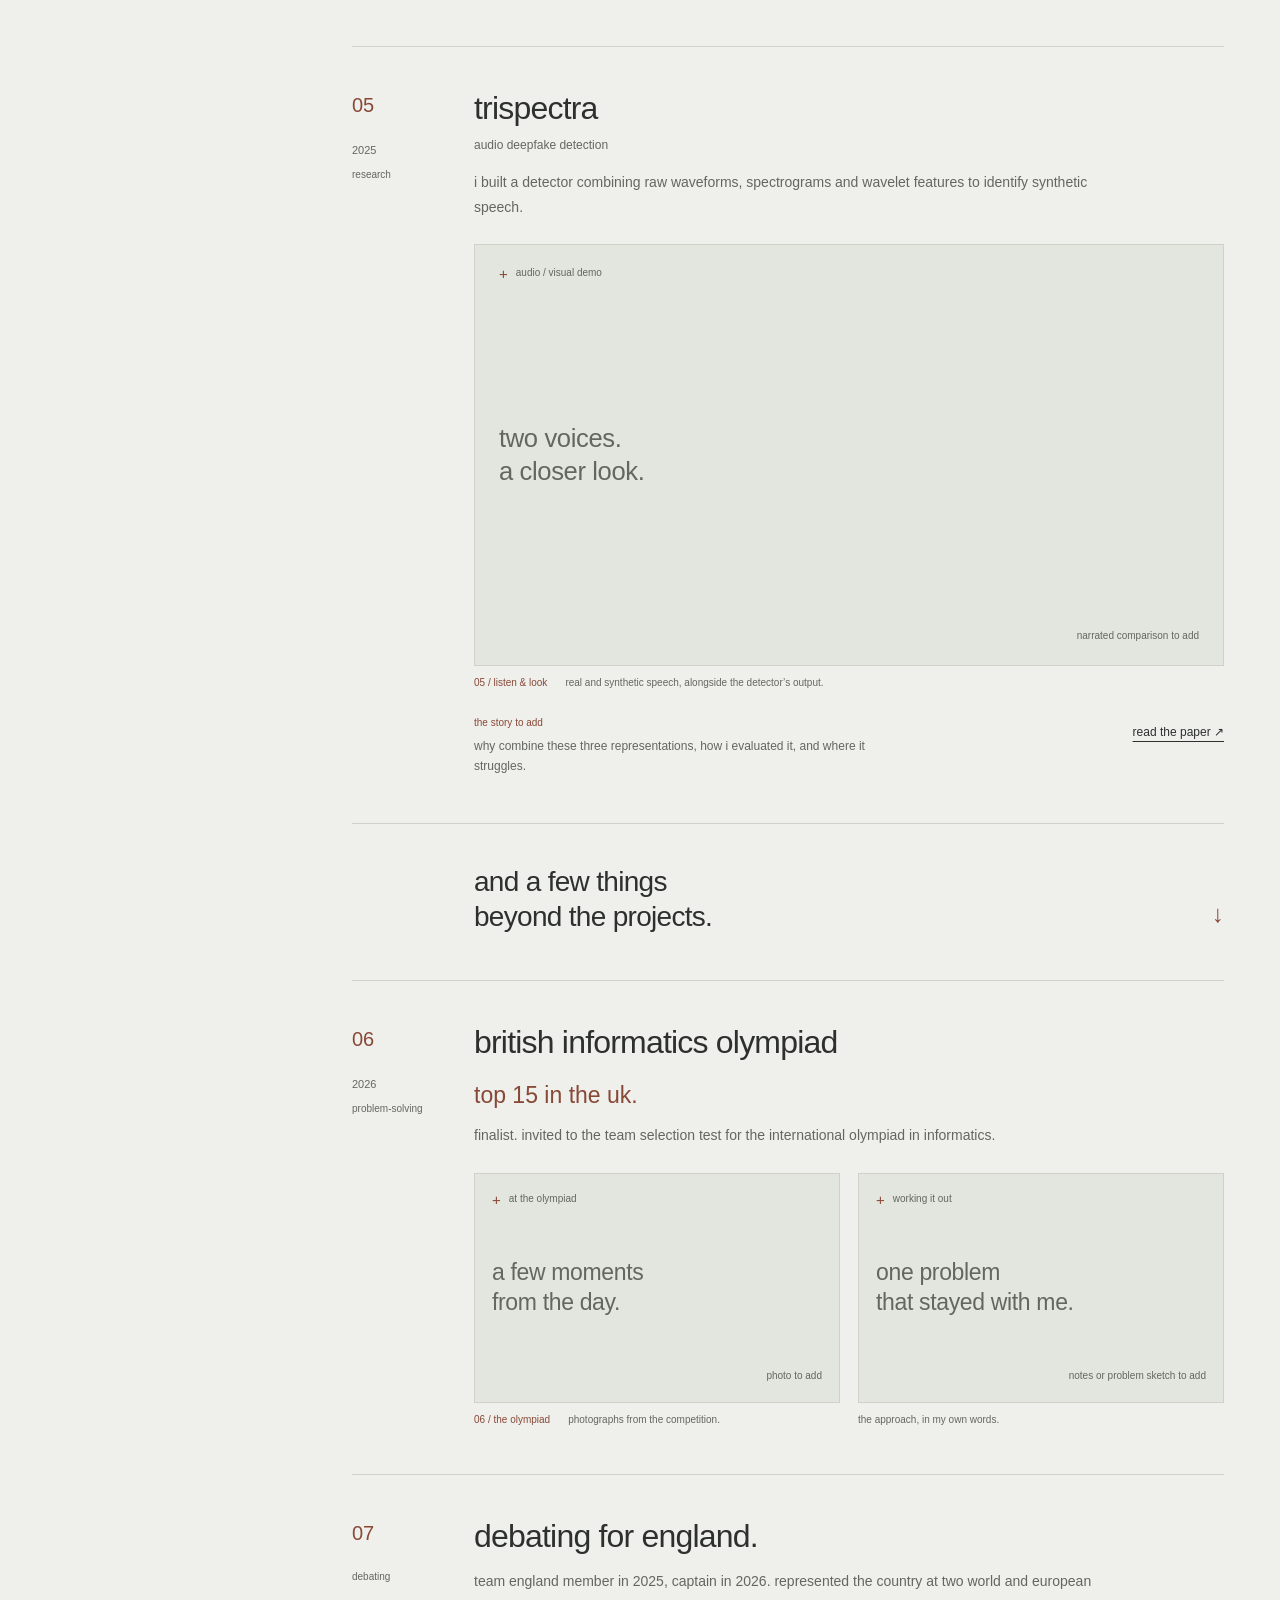
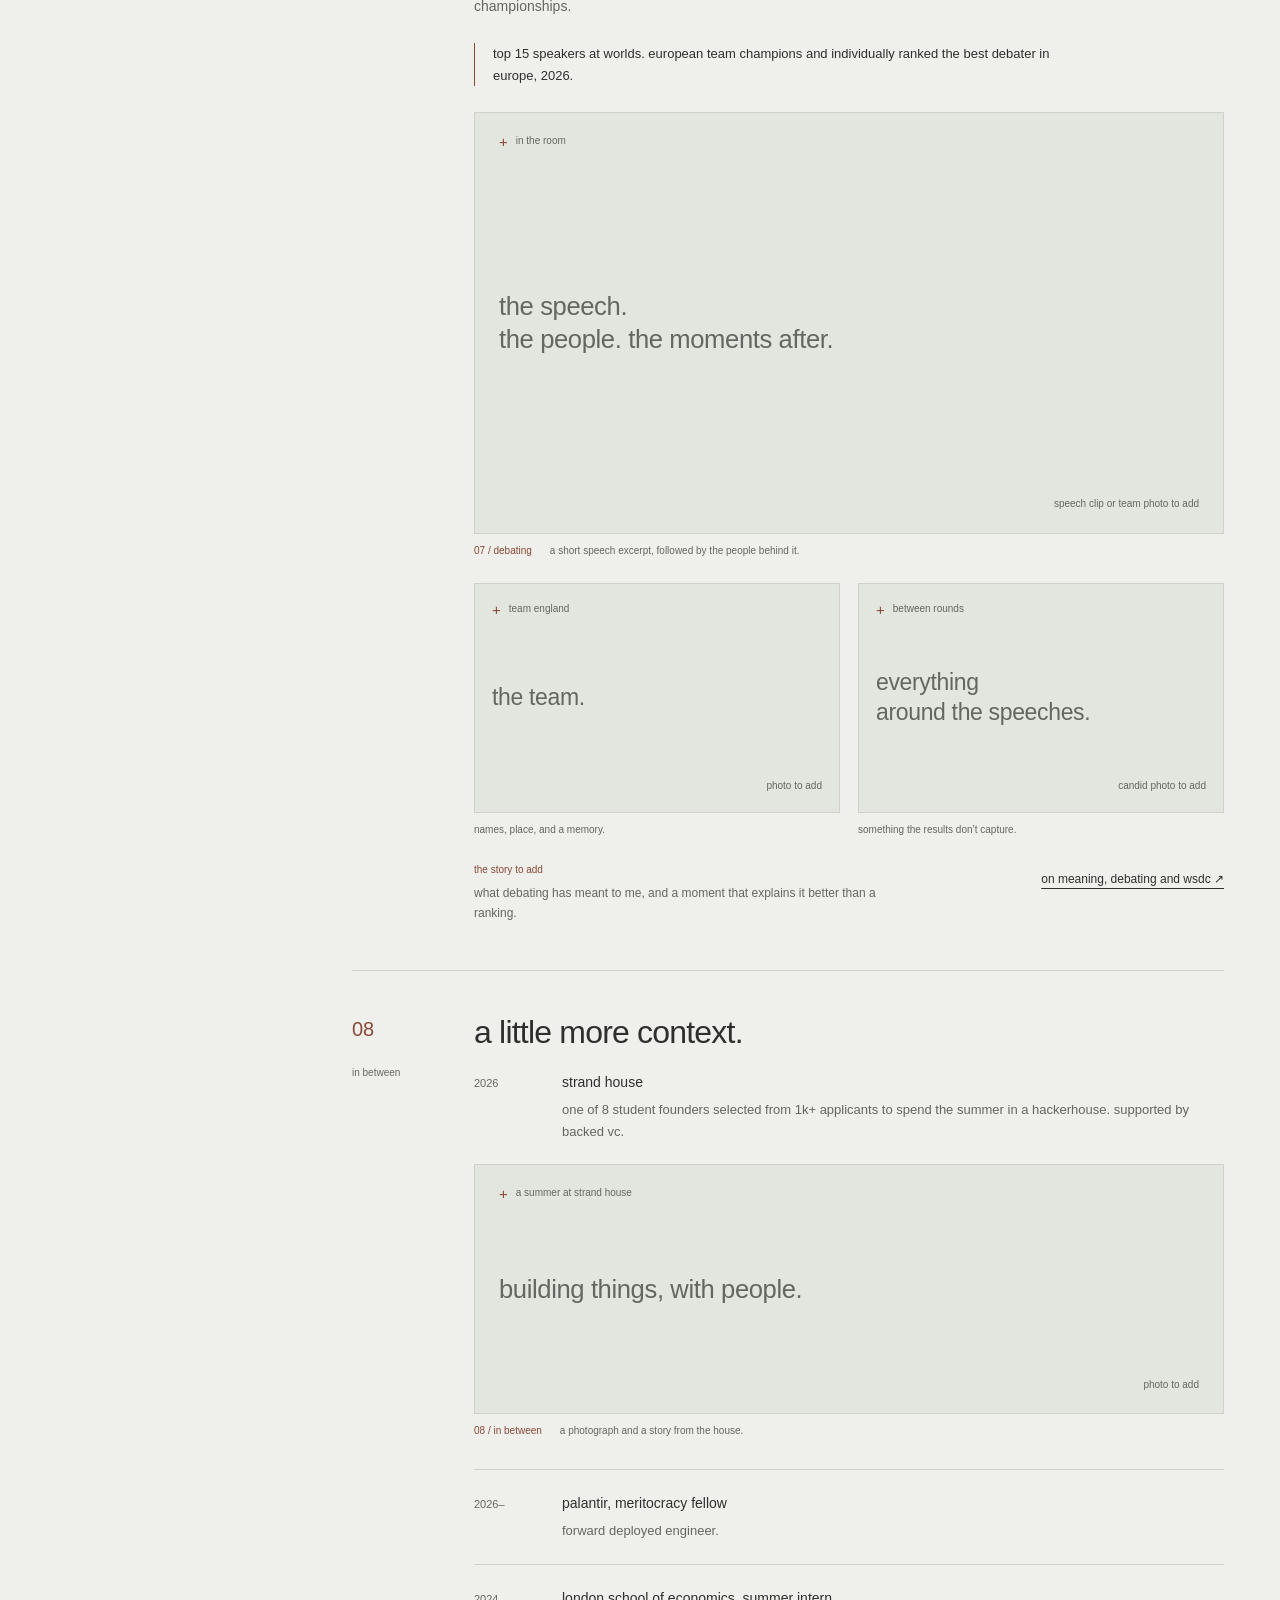
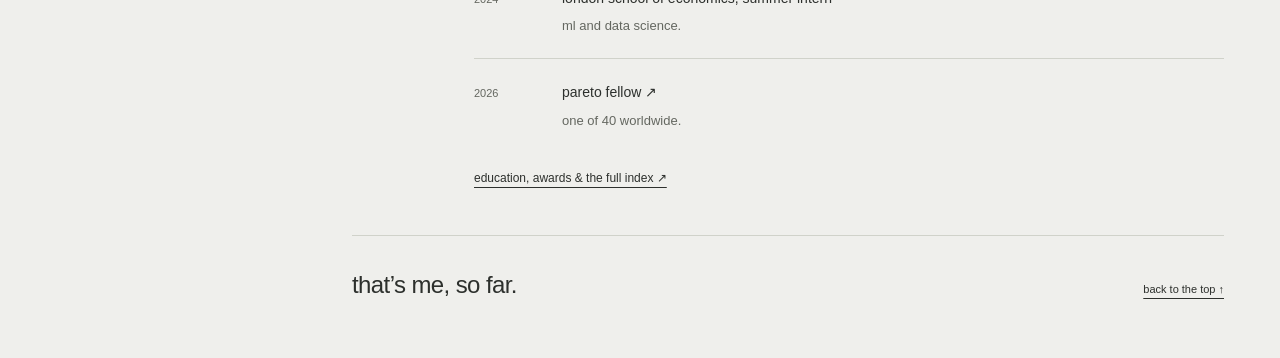
==== commit c5e1efdc: "Expand Academy portfolio with research and experience media" ====
--- a/academy.html
+++ b/academy.html
@@ -44,7 +44,7 @@
         <div class="intro-grid">
           <div>
             <h1>hey, my name is aryaman, but most people call me aru, and i’m a 19 year old based in london.</h1>
-            <p class="intro-current">having deferred my place to study computer science and philosophy at oxford, i’m:</p>
+            <p class="intro-current">currently, i’m:</p>
             <ol class="intro-roles">
               <li>the founder and ceo of <a class="company-link" href="https://norik.co.uk" target="_blank" rel="noopener noreferrer">norik</a>, building the future of visa applications</li>
               <li>a meritocracy fellow at <a class="company-link" href="https://www.palantir.com/" target="_blank" rel="noopener noreferrer">palantir</a>, working as a forward deployed engineer in the uk commercial space</li>
@@ -162,7 +162,6 @@
           <div class="context-entry"><span class="date">2026–</span><div><h3>palantir, meritocracy fellow</h3><p>forward deployed engineer.</p></div></div>
           <div class="context-entry"><span class="date">2024</span><div><h3>london school of economics, summer intern</h3><p>ml and data science.</p></div></div>
           <div class="context-entry"><span class="date">2026</span><div><h3><a href="https://paretofellowship.com/" target="_blank" rel="noopener noreferrer">pareto fellow ↗</a></h3><p>one of 40 worldwide.</p></div></div>
-          <div class="context-entry"><span class="date">2027</span><div><h3>university of oxford</h3><p>computer science and philosophy, christ church. deferred entry to 2027.</p></div></div>
           <p class="more-context"><a href="index.html">education, awards & the full index ↗</a></p>
         </div>
       </section>
